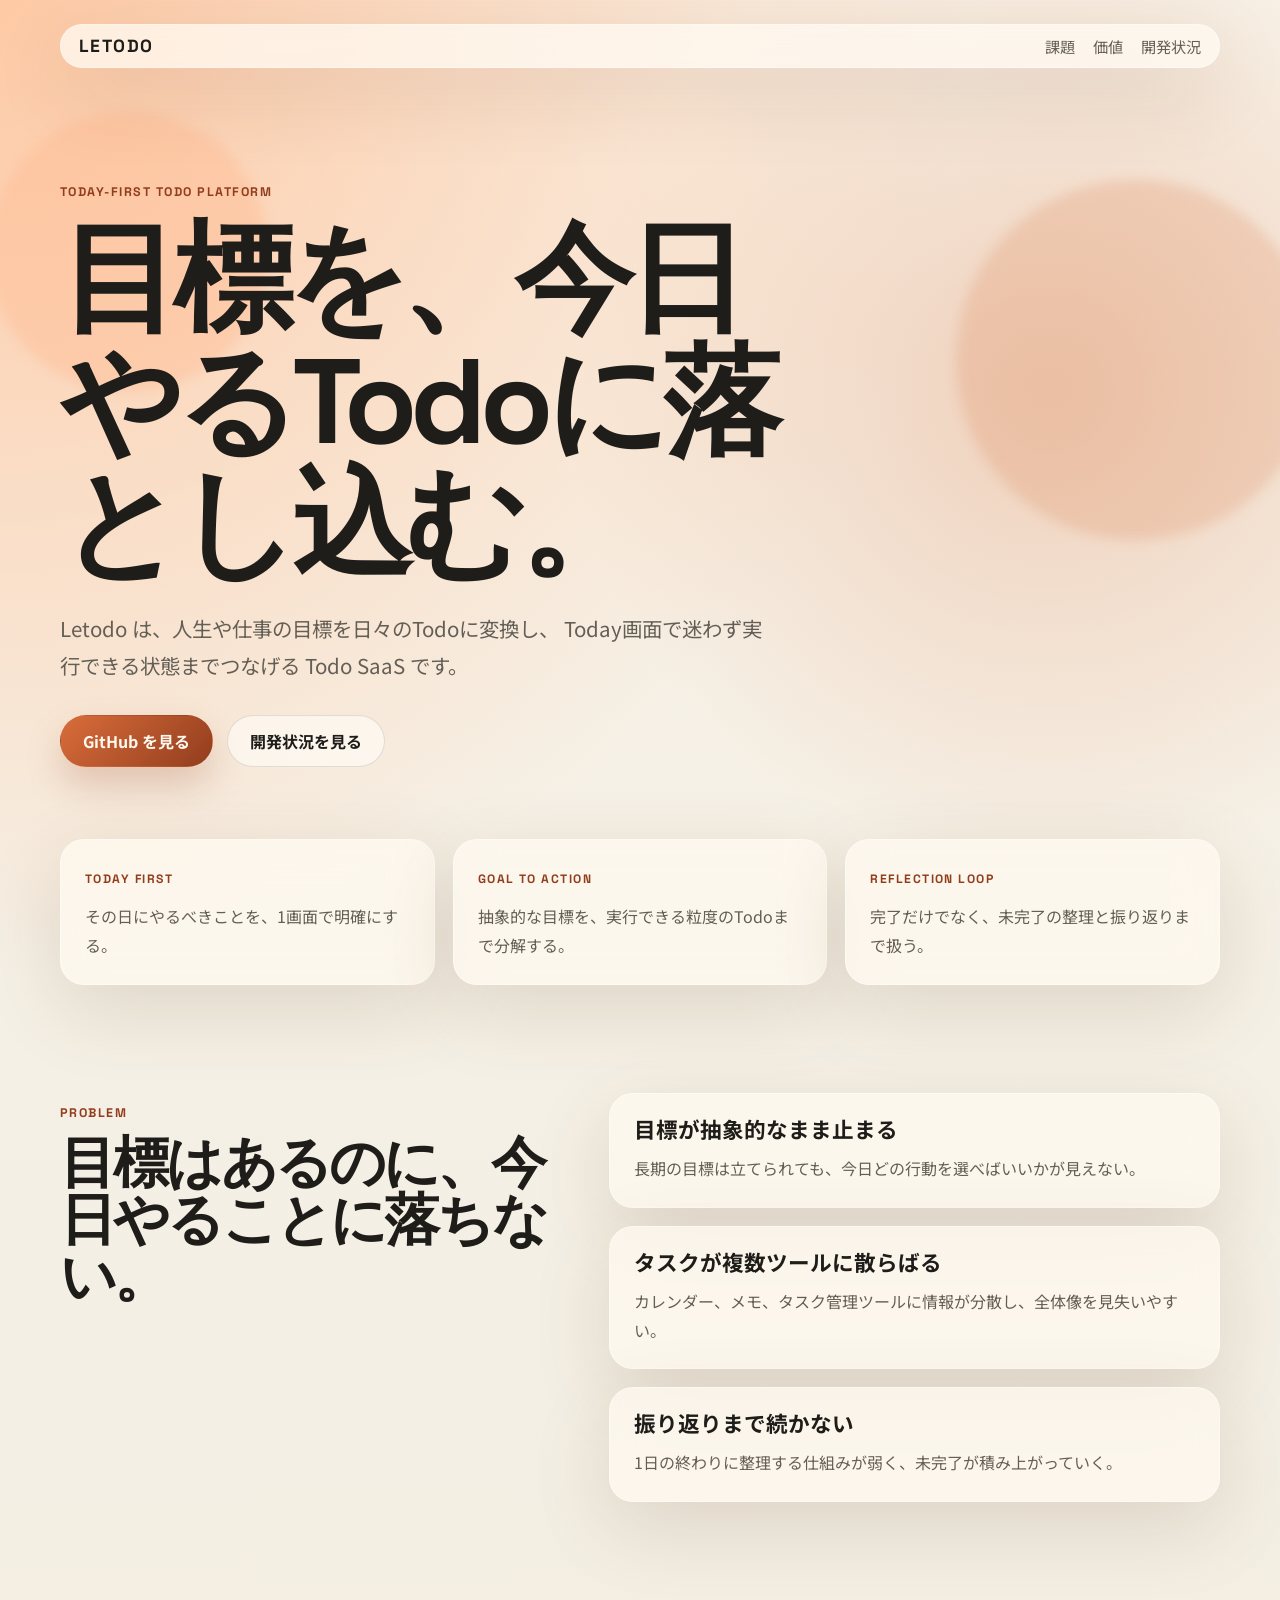
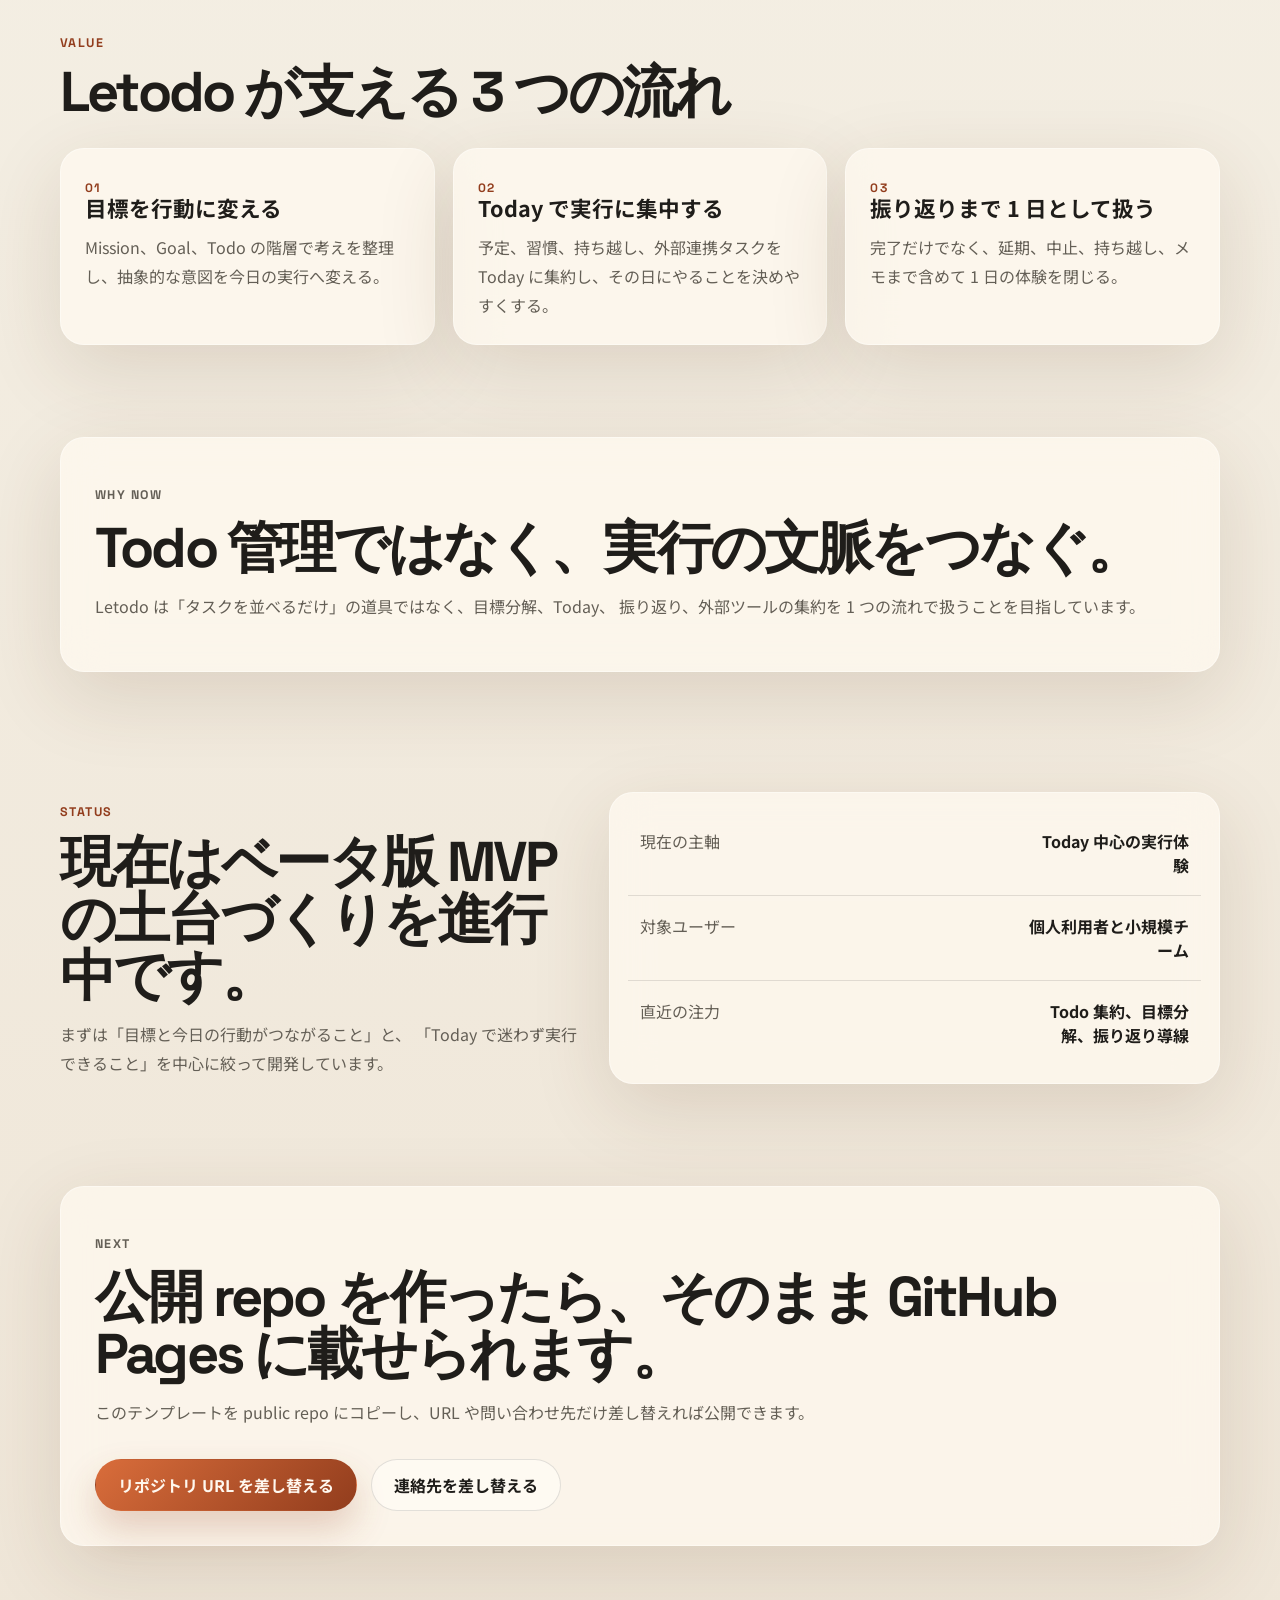
==== index.html @ d308ad6b "Add Letodo GitHub Pages intro site" ====
<!DOCTYPE html>
<html lang="ja">
  <head>
    <meta charset="UTF-8" />
    <meta name="viewport" content="width=device-width, initial-scale=1.0" />
    <title>Letodo | 目標を、今日やるTodoに落とし込む</title>
    <meta
      name="description"
      content="Letodo は、人生や仕事の目標を日々のTodoに落とし込み、Today画面で実行までつなげる Todo SaaS です。"
    />
    <meta property="og:title" content="Letodo" />
    <meta
      property="og:description"
      content="目標を、今日やるTodoに落とし込み、達成まで支援する。"
    />
    <meta property="og:type" content="website" />
    <meta property="og:locale" content="ja_JP" />
    <link rel="stylesheet" href="./styles.css" />
  </head>
  <body>
    <div class="page-shell">
      <header class="hero">
        <div class="hero__glow hero__glow--left"></div>
        <div class="hero__glow hero__glow--right"></div>
        <nav class="nav">
          <a class="nav__brand" href="#top">Letodo</a>
          <div class="nav__links">
            <a href="#problem">課題</a>
            <a href="#value">価値</a>
            <a href="#status">開発状況</a>
          </div>
        </nav>

        <div class="hero__content" id="top">
          <p class="eyebrow">TODAY-FIRST TODO PLATFORM</p>
          <h1>目標を、今日やるTodoに落とし込む。</h1>
          <p class="hero__lead">
            Letodo は、人生や仕事の目標を日々のTodoに変換し、
            Today画面で迷わず実行できる状態までつなげる Todo SaaS です。
          </p>
          <div class="hero__actions">
            <a
              class="button button--primary"
              href="https://github.com/hitaiji/letodo-site"
            >
              GitHub を見る
            </a>
            <a class="button button--ghost" href="#status">開発状況を見る</a>
          </div>

          <div class="hero__highlights" aria-label="Letodo の特徴">
            <article class="highlight-card">
              <span class="highlight-card__label">Today First</span>
              <p>その日にやるべきことを、1画面で明確にする。</p>
            </article>
            <article class="highlight-card">
              <span class="highlight-card__label">Goal to Action</span>
              <p>抽象的な目標を、実行できる粒度のTodoまで分解する。</p>
            </article>
            <article class="highlight-card">
              <span class="highlight-card__label">Reflection Loop</span>
              <p>完了だけでなく、未完了の整理と振り返りまで扱う。</p>
            </article>
          </div>
        </div>
      </header>

      <main>
        <section class="section section--split" id="problem">
          <div>
            <p class="section__kicker">Problem</p>
            <h2>目標はあるのに、今日やることに落ちない。</h2>
          </div>
          <div class="problem-list">
            <article class="problem-item">
              <h3>目標が抽象的なまま止まる</h3>
              <p>
                長期の目標は立てられても、今日どの行動を選べばいいかが見えない。
              </p>
            </article>
            <article class="problem-item">
              <h3>タスクが複数ツールに散らばる</h3>
              <p>
                カレンダー、メモ、タスク管理ツールに情報が分散し、全体像を見失いやすい。
              </p>
            </article>
            <article class="problem-item">
              <h3>振り返りまで続かない</h3>
              <p>
                1日の終わりに整理する仕組みが弱く、未完了が積み上がっていく。
              </p>
            </article>
          </div>
        </section>

        <section class="section" id="value">
          <p class="section__kicker">Value</p>
          <h2>Letodo が支える 3 つの流れ</h2>
          <div class="value-grid">
            <article class="value-card">
              <span class="value-card__index">01</span>
              <h3>目標を行動に変える</h3>
              <p>
                Mission、Goal、Todo の階層で考えを整理し、抽象的な意図を今日の実行へ変える。
              </p>
            </article>
            <article class="value-card">
              <span class="value-card__index">02</span>
              <h3>Today で実行に集中する</h3>
              <p>
                予定、習慣、持ち越し、外部連携タスクを Today に集約し、その日にやることを決めやすくする。
              </p>
            </article>
            <article class="value-card">
              <span class="value-card__index">03</span>
              <h3>振り返りまで 1 日として扱う</h3>
              <p>
                完了だけでなく、延期、中止、持ち越し、メモまで含めて 1 日の体験を閉じる。
              </p>
            </article>
          </div>
        </section>

        <section class="section section--band">
          <div class="band-card">
            <p class="section__kicker">Why Now</p>
            <h2>Todo 管理ではなく、実行の文脈をつなぐ。</h2>
            <p>
              Letodo は「タスクを並べるだけ」の道具ではなく、目標分解、Today、
              振り返り、外部ツールの集約を 1 つの流れで扱うことを目指しています。
            </p>
          </div>
        </section>

        <section class="section section--split" id="status">
          <div>
            <p class="section__kicker">Status</p>
            <h2>現在はベータ版 MVP の土台づくりを進行中です。</h2>
            <p class="section__body">
              まずは「目標と今日の行動がつながること」と、
              「Today で迷わず実行できること」を中心に絞って開発しています。
            </p>
          </div>
          <div class="status-panel">
            <div class="status-panel__row">
              <span>現在の主軸</span>
              <strong>Today 中心の実行体験</strong>
            </div>
            <div class="status-panel__row">
              <span>対象ユーザー</span>
              <strong>個人利用者と小規模チーム</strong>
            </div>
            <div class="status-panel__row">
              <span>直近の注力</span>
              <strong>Todo 集約、目標分解、振り返り導線</strong>
            </div>
          </div>
        </section>

        <section class="section section--cta">
          <div class="cta-card">
            <p class="section__kicker">Next</p>
            <h2>公開 repo を作ったら、そのまま GitHub Pages に載せられます。</h2>
            <p>
              このテンプレートを public repo にコピーし、URL や問い合わせ先だけ差し替えれば公開できます。
            </p>
            <div class="hero__actions">
              <a
                class="button button--primary"
                href="https://github.com/hitaiji/letodo-site"
              >
                リポジトリ URL を差し替える
              </a>
              <a class="button button--ghost" href="mailto:hello@example.com">
                連絡先を差し替える
              </a>
            </div>
          </div>
        </section>
      </main>
    </div>
  </body>
</html>
---- styles.css ----
@import url("https://fonts.googleapis.com/css2?family=Space+Grotesk:wght@400;500;700&family=Noto+Sans+JP:wght@400;500;700&display=swap");

:root {
  --bg: #f4efe4;
  --surface: rgba(255, 250, 240, 0.72);
  --surface-strong: #fff9ef;
  --text: #1f1d1a;
  --muted: #645f56;
  --line: rgba(31, 29, 26, 0.12);
  --accent: #d96d3b;
  --accent-deep: #923d1d;
  --accent-soft: #ffd8c3;
  --shadow: 0 24px 80px rgba(83, 52, 24, 0.14);
  --radius-xl: 32px;
  --radius-lg: 24px;
  --radius-md: 18px;
  --max-width: 1160px;
}

* {
  box-sizing: border-box;
}

html {
  scroll-behavior: smooth;
}

body {
  margin: 0;
  color: var(--text);
  font-family: "Noto Sans JP", sans-serif;
  background:
    radial-gradient(circle at top left, rgba(255, 194, 153, 0.85), transparent 28%),
    radial-gradient(circle at 82% 12%, rgba(220, 122, 72, 0.28), transparent 16%),
    linear-gradient(180deg, #f8f2e8 0%, #f4efe4 42%, #efe6d8 100%);
}

a {
  color: inherit;
  text-decoration: none;
}

.page-shell {
  overflow: hidden;
}

.hero,
.section {
  position: relative;
  width: min(calc(100% - 32px), var(--max-width));
  margin: 0 auto;
}

.hero {
  min-height: 100vh;
  padding: 24px 0 72px;
}

.hero__glow {
  position: absolute;
  z-index: 0;
  border-radius: 999px;
  filter: blur(6px);
}

.hero__glow--left {
  top: 112px;
  left: -72px;
  width: 280px;
  height: 280px;
  background: rgba(255, 186, 145, 0.44);
}

.hero__glow--right {
  top: 180px;
  right: -96px;
  width: 360px;
  height: 360px;
  background: rgba(217, 109, 59, 0.18);
}

.nav,
.hero__content,
.problem-list,
.value-grid,
.band-card,
.status-panel,
.cta-card {
  position: relative;
  z-index: 1;
}

.nav {
  display: flex;
  align-items: center;
  justify-content: space-between;
  gap: 24px;
  padding: 10px 18px;
  background: rgba(255, 250, 242, 0.75);
  border: 1px solid rgba(255, 255, 255, 0.4);
  border-radius: 999px;
  box-shadow: var(--shadow);
  backdrop-filter: blur(18px);
}

.nav__brand {
  font-family: "Space Grotesk", sans-serif;
  font-size: 1.1rem;
  font-weight: 700;
  letter-spacing: 0.08em;
  text-transform: uppercase;
}

.nav__links {
  display: flex;
  gap: 18px;
  color: var(--muted);
  font-size: 0.95rem;
}

.hero__content {
  padding-top: 104px;
}

.eyebrow,
.section__kicker,
.highlight-card__label,
.value-card__index {
  font-family: "Space Grotesk", sans-serif;
  letter-spacing: 0.12em;
  text-transform: uppercase;
}

.eyebrow,
.section__kicker {
  color: var(--accent-deep);
  font-size: 0.78rem;
  font-weight: 700;
}

h1,
h2,
h3 {
  margin: 0;
  line-height: 1.02;
}

h1,
h2 {
  font-family: "Space Grotesk", sans-serif;
}

h1 {
  max-width: 10ch;
  margin-top: 18px;
  font-size: clamp(3.8rem, 10vw, 7.5rem);
  letter-spacing: -0.06em;
}

.hero__lead,
.section__body,
.problem-item p,
.value-card p,
.band-card p,
.cta-card p,
.highlight-card p {
  color: var(--muted);
  line-height: 1.8;
}

.hero__lead {
  max-width: 720px;
  margin: 24px 0 0;
  font-size: clamp(1.05rem, 1.8vw, 1.28rem);
}

.hero__actions {
  display: flex;
  flex-wrap: wrap;
  gap: 14px;
  margin-top: 32px;
}

.button {
  display: inline-flex;
  align-items: center;
  justify-content: center;
  min-height: 52px;
  padding: 0 22px;
  border-radius: 999px;
  border: 1px solid transparent;
  font-weight: 700;
  transition:
    transform 180ms ease,
    background-color 180ms ease,
    border-color 180ms ease;
}

.button:hover {
  transform: translateY(-1px);
}

.button--primary {
  color: #fff8ef;
  background: linear-gradient(135deg, var(--accent) 0%, var(--accent-deep) 100%);
  box-shadow: 0 18px 36px rgba(146, 61, 29, 0.22);
}

.button--ghost {
  color: var(--text);
  background: rgba(255, 252, 247, 0.64);
  border-color: rgba(31, 29, 26, 0.12);
}

.hero__highlights {
  display: grid;
  grid-template-columns: repeat(3, minmax(0, 1fr));
  gap: 18px;
  margin-top: 72px;
}

.highlight-card,
.problem-item,
.value-card,
.band-card,
.status-panel,
.cta-card {
  background: var(--surface);
  border: 1px solid rgba(255, 255, 255, 0.38);
  border-radius: var(--radius-lg);
  box-shadow: var(--shadow);
  backdrop-filter: blur(20px);
}

.highlight-card,
.problem-item,
.value-card {
  padding: 24px;
}

.highlight-card__label,
.value-card__index {
  color: var(--accent-deep);
  font-size: 0.76rem;
  font-weight: 700;
}

.highlight-card p,
.problem-item p,
.value-card p {
  margin: 14px 0 0;
}

.section {
  padding: 36px 0 84px;
}

.section--split {
  display: grid;
  grid-template-columns: minmax(0, 0.92fr) minmax(0, 1.08fr);
  gap: 28px;
  align-items: start;
}

.section h2 {
  margin-top: 12px;
  font-size: clamp(2rem, 5vw, 3.5rem);
  letter-spacing: -0.05em;
}

.problem-list,
.value-grid {
  display: grid;
  gap: 18px;
}

.problem-item h3,
.value-card h3 {
  font-size: 1.35rem;
}

.value-grid {
  grid-template-columns: repeat(3, minmax(0, 1fr));
  margin-top: 28px;
}

.band-card,
.cta-card {
  padding: 34px;
}

.section--band,
.section--cta {
  padding-top: 8px;
}

.status-panel {
  padding: 18px;
}

.status-panel__row {
  display: flex;
  justify-content: space-between;
  gap: 16px;
  padding: 18px 12px;
  border-bottom: 1px solid var(--line);
}

.status-panel__row:last-child {
  border-bottom: 0;
}

.status-panel__row span {
  color: var(--muted);
}

.status-panel__row strong {
  max-width: 18ch;
  text-align: right;
}

@media (max-width: 980px) {
  .hero__highlights,
  .value-grid,
  .section--split {
    grid-template-columns: 1fr;
  }

  .hero__content {
    padding-top: 72px;
  }

  h1 {
    max-width: none;
  }
}

@media (max-width: 720px) {
  .hero,
  .section {
    width: min(calc(100% - 20px), var(--max-width));
  }

  .nav {
    align-items: flex-start;
    flex-direction: column;
    border-radius: 28px;
  }

  .nav__links {
    flex-wrap: wrap;
  }

  .hero {
    padding-bottom: 48px;
  }

  .hero__content {
    padding-top: 56px;
  }

  h1 {
    font-size: clamp(3rem, 16vw, 4.4rem);
  }

  .highlight-card,
  .problem-item,
  .value-card,
  .band-card,
  .status-panel,
  .cta-card {
    border-radius: var(--radius-md);
  }

  .status-panel__row {
    flex-direction: column;
  }

  .status-panel__row strong {
    max-width: none;
    text-align: left;
  }
}
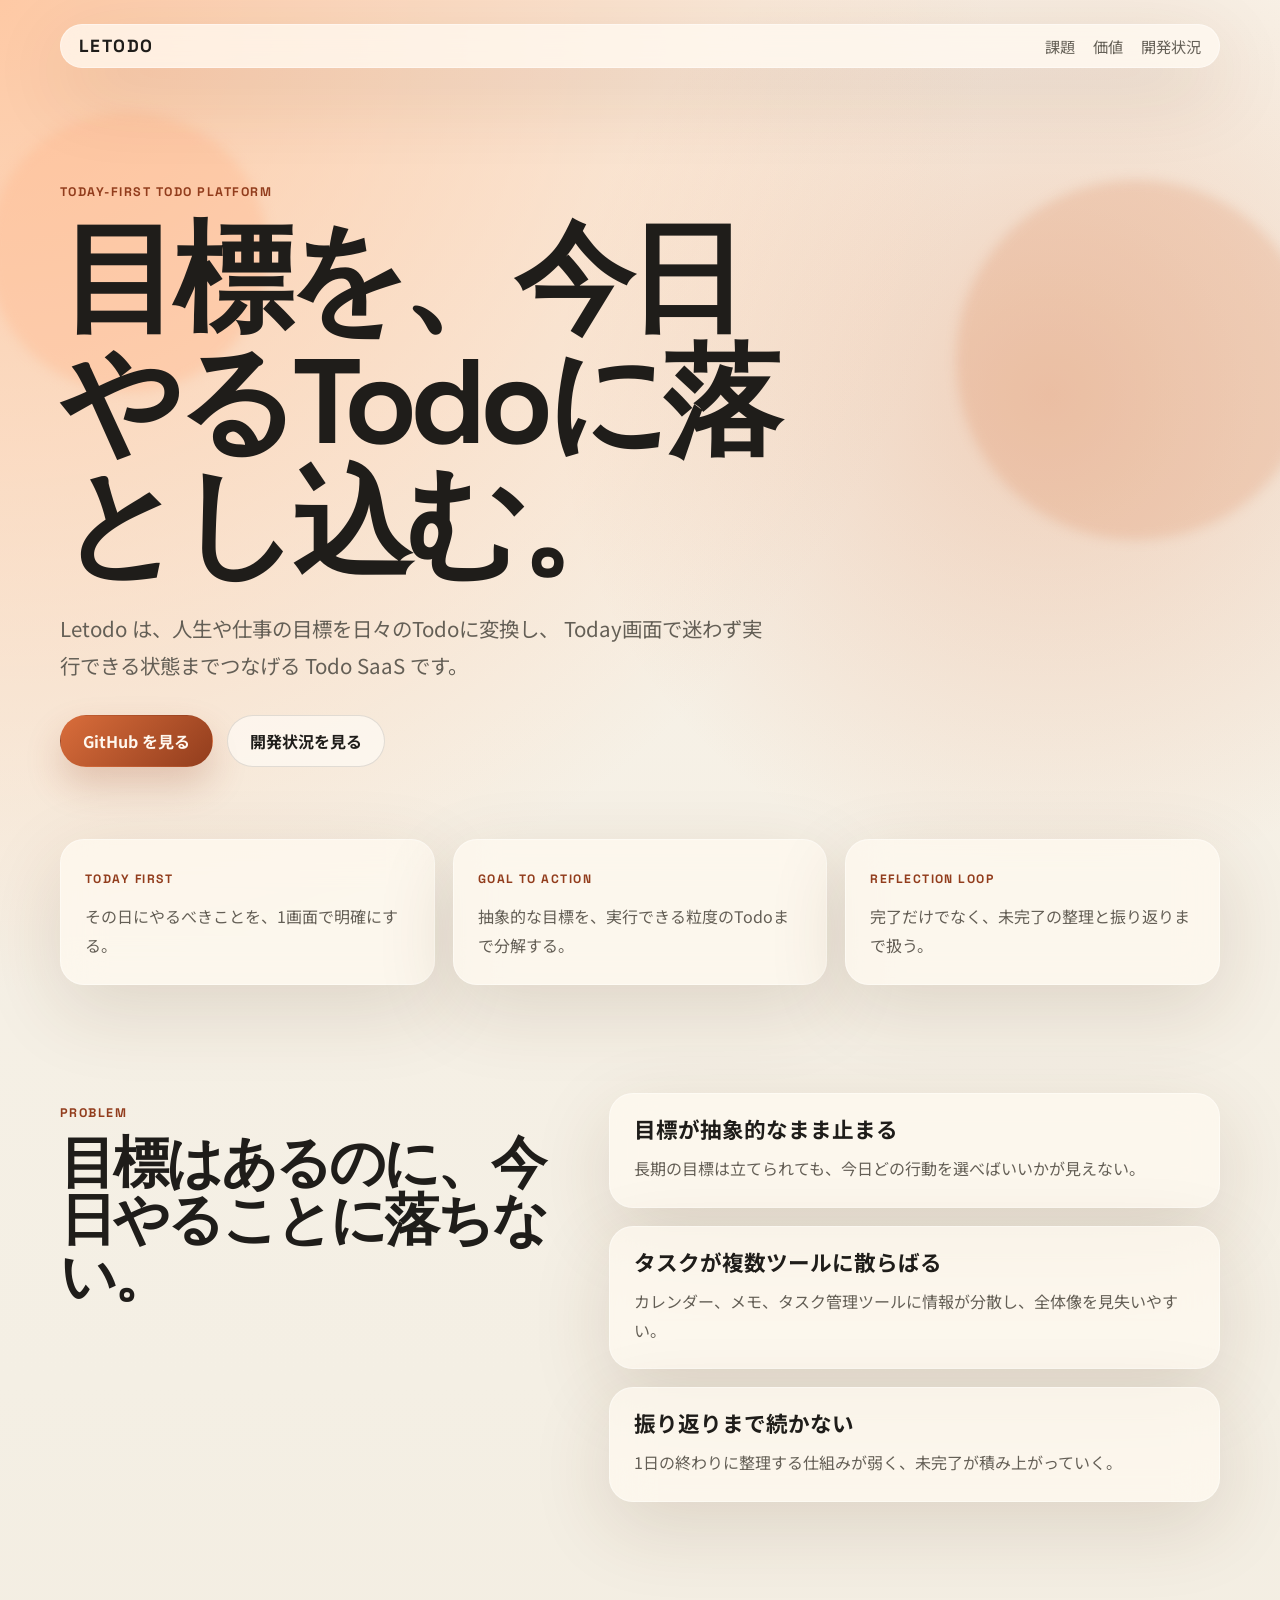
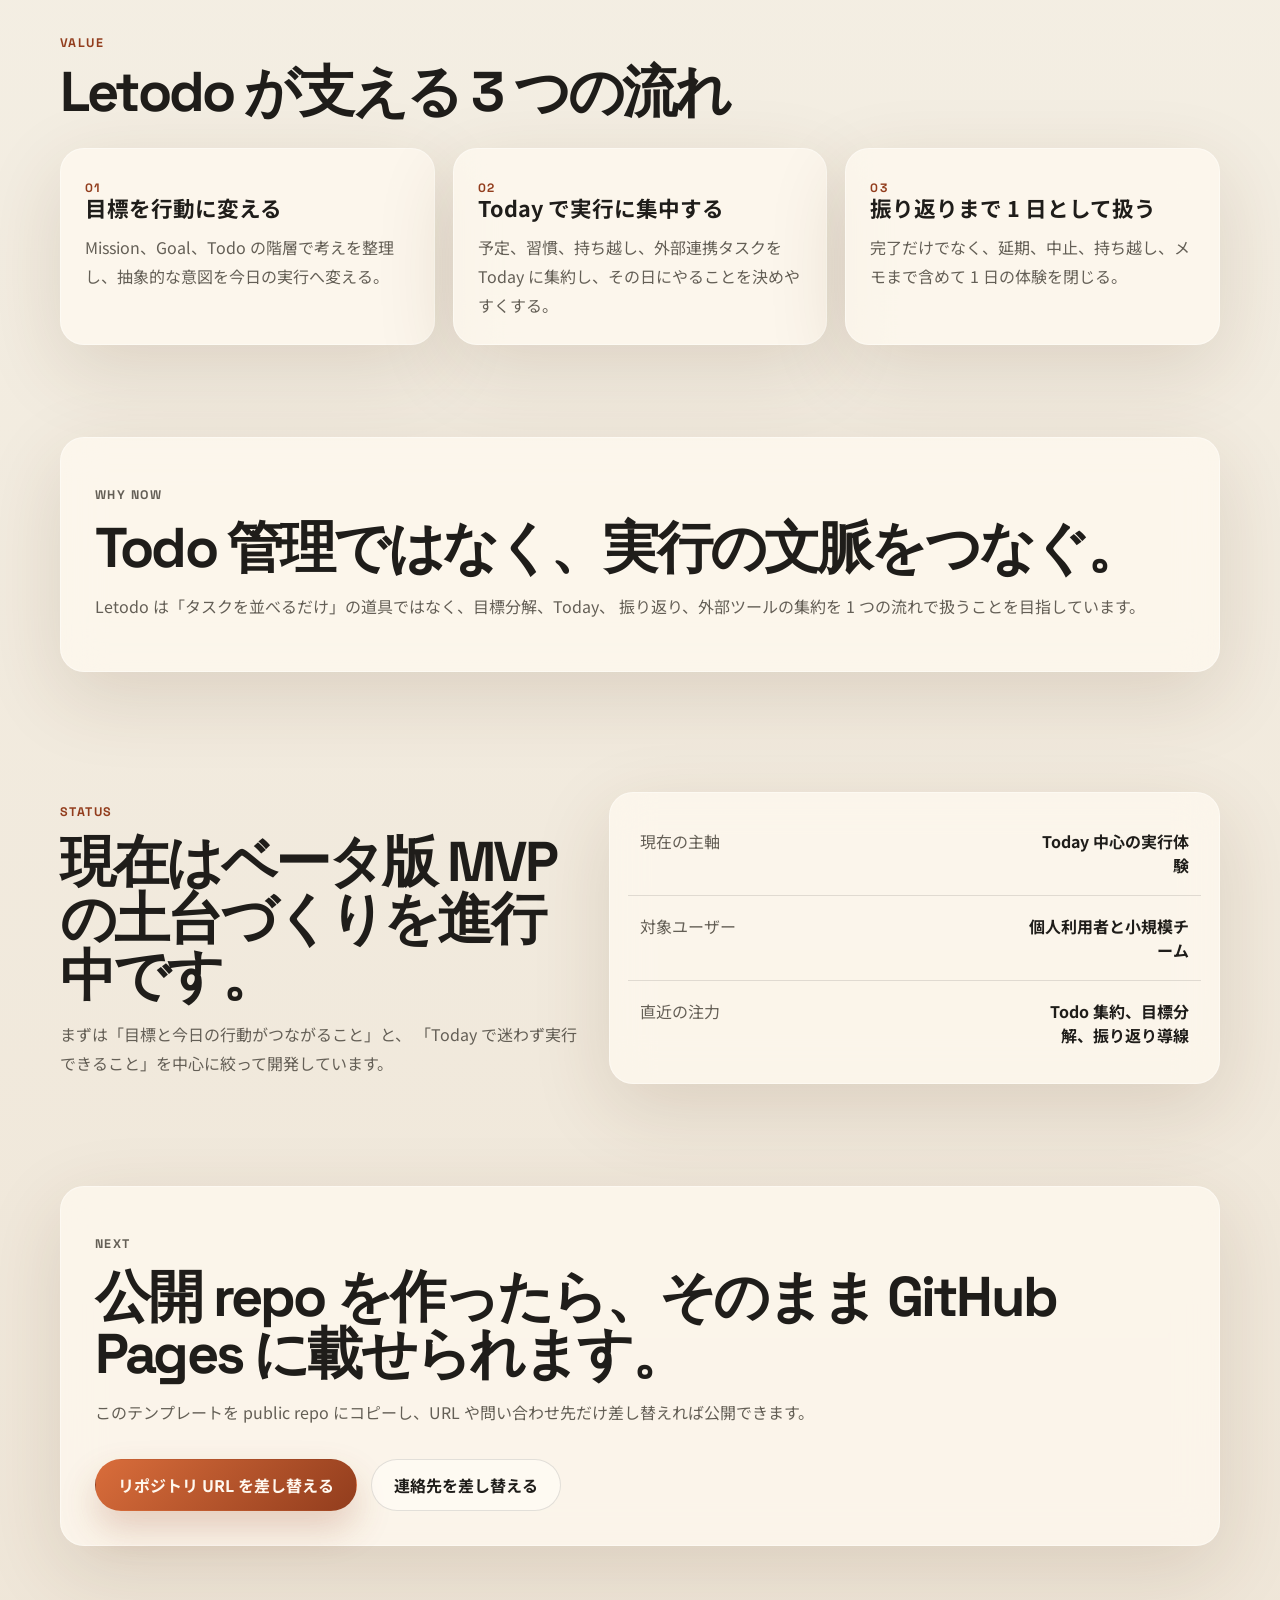
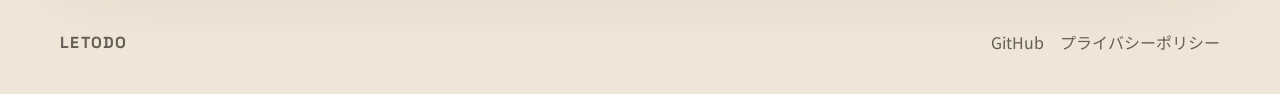
==== commit 453f0f86: "プライバシーポリシーページを追加" ====
--- a/index.html
+++ b/index.html
@@ -178,6 +178,14 @@
           </div>
         </section>
       </main>
+
+      <footer class="site-footer">
+        <p class="site-footer__brand">Letodo</p>
+        <div class="site-footer__links">
+          <a href="https://github.com/hitaiji/letodo-site">GitHub</a>
+          <a href="./privacy.html">プライバシーポリシー</a>
+        </div>
+      </footer>
     </div>
   </body>
 </html>
--- a/styles.css
+++ b/styles.css
@@ -44,6 +44,10 @@
   overflow: hidden;
 }
 
+.page-shell--legal {
+  min-height: 100vh;
+}
+
 .hero,
 .section {
   position: relative;
@@ -54,6 +58,11 @@
 .hero {
   min-height: 100vh;
   padding: 24px 0 72px;
+}
+
+.hero--compact {
+  min-height: auto;
+  padding-bottom: 24px;
 }
 
 .hero__glow {
@@ -219,6 +228,28 @@
   margin-top: 72px;
 }
 
+.legal-hero,
+.site-footer {
+  position: relative;
+  z-index: 1;
+}
+
+.legal-hero {
+  max-width: 760px;
+  padding-top: 84px;
+}
+
+.legal-hero h1 {
+  max-width: none;
+  font-size: clamp(3rem, 8vw, 5rem);
+}
+
+.legal-meta {
+  margin: 18px 0 0;
+  color: var(--muted);
+  font-size: 0.95rem;
+}
+
 .highlight-card,
 .problem-item,
 .value-card,
@@ -319,6 +350,70 @@
   text-align: right;
 }
 
+.legal-main {
+  width: min(calc(100% - 32px), 920px);
+  margin: 0 auto;
+  padding: 8px 0 72px;
+}
+
+.legal-card {
+  margin-bottom: 18px;
+  padding: 30px 32px;
+  background: var(--surface);
+  border: 1px solid rgba(255, 255, 255, 0.38);
+  border-radius: var(--radius-lg);
+  box-shadow: var(--shadow);
+  backdrop-filter: blur(20px);
+}
+
+.legal-card h2 {
+  margin-bottom: 16px;
+  font-size: clamp(1.5rem, 4vw, 2.2rem);
+  letter-spacing: -0.04em;
+}
+
+.legal-card p {
+  margin: 0 0 14px;
+  color: var(--muted);
+  line-height: 1.9;
+}
+
+.legal-card p:last-child {
+  margin-bottom: 0;
+}
+
+.legal-list {
+  margin: 0;
+  padding-left: 1.2rem;
+  color: var(--muted);
+  line-height: 1.9;
+}
+
+.site-footer {
+  display: flex;
+  align-items: center;
+  justify-content: space-between;
+  gap: 18px;
+  width: min(calc(100% - 32px), var(--max-width));
+  margin: 0 auto;
+  padding: 0 0 40px;
+  color: var(--muted);
+}
+
+.site-footer__brand {
+  margin: 0;
+  font-family: "Space Grotesk", sans-serif;
+  font-weight: 700;
+  letter-spacing: 0.08em;
+  text-transform: uppercase;
+}
+
+.site-footer__links {
+  display: flex;
+  flex-wrap: wrap;
+  gap: 16px;
+}
+
 @media (max-width: 980px) {
   .hero__highlights,
   .value-grid,
@@ -330,6 +425,10 @@
     padding-top: 72px;
   }
 
+  .legal-hero {
+    padding-top: 64px;
+  }
+
   h1 {
     max-width: none;
   }
@@ -337,7 +436,9 @@
 
 @media (max-width: 720px) {
   .hero,
-  .section {
+  .section,
+  .legal-main,
+  .site-footer {
     width: min(calc(100% - 20px), var(--max-width));
   }
 
@@ -357,6 +458,10 @@
 
   .hero__content {
     padding-top: 56px;
+  }
+
+  .legal-hero {
+    padding-top: 48px;
   }
 
   h1 {
@@ -368,7 +473,8 @@
   .value-card,
   .band-card,
   .status-panel,
-  .cta-card {
+  .cta-card,
+  .legal-card {
     border-radius: var(--radius-md);
   }
 
@@ -380,4 +486,14 @@
     max-width: none;
     text-align: left;
   }
-}
+
+  .legal-card {
+    padding: 24px 22px;
+  }
+
+  .site-footer {
+    align-items: flex-start;
+    flex-direction: column;
+    padding-bottom: 32px;
+  }
+}
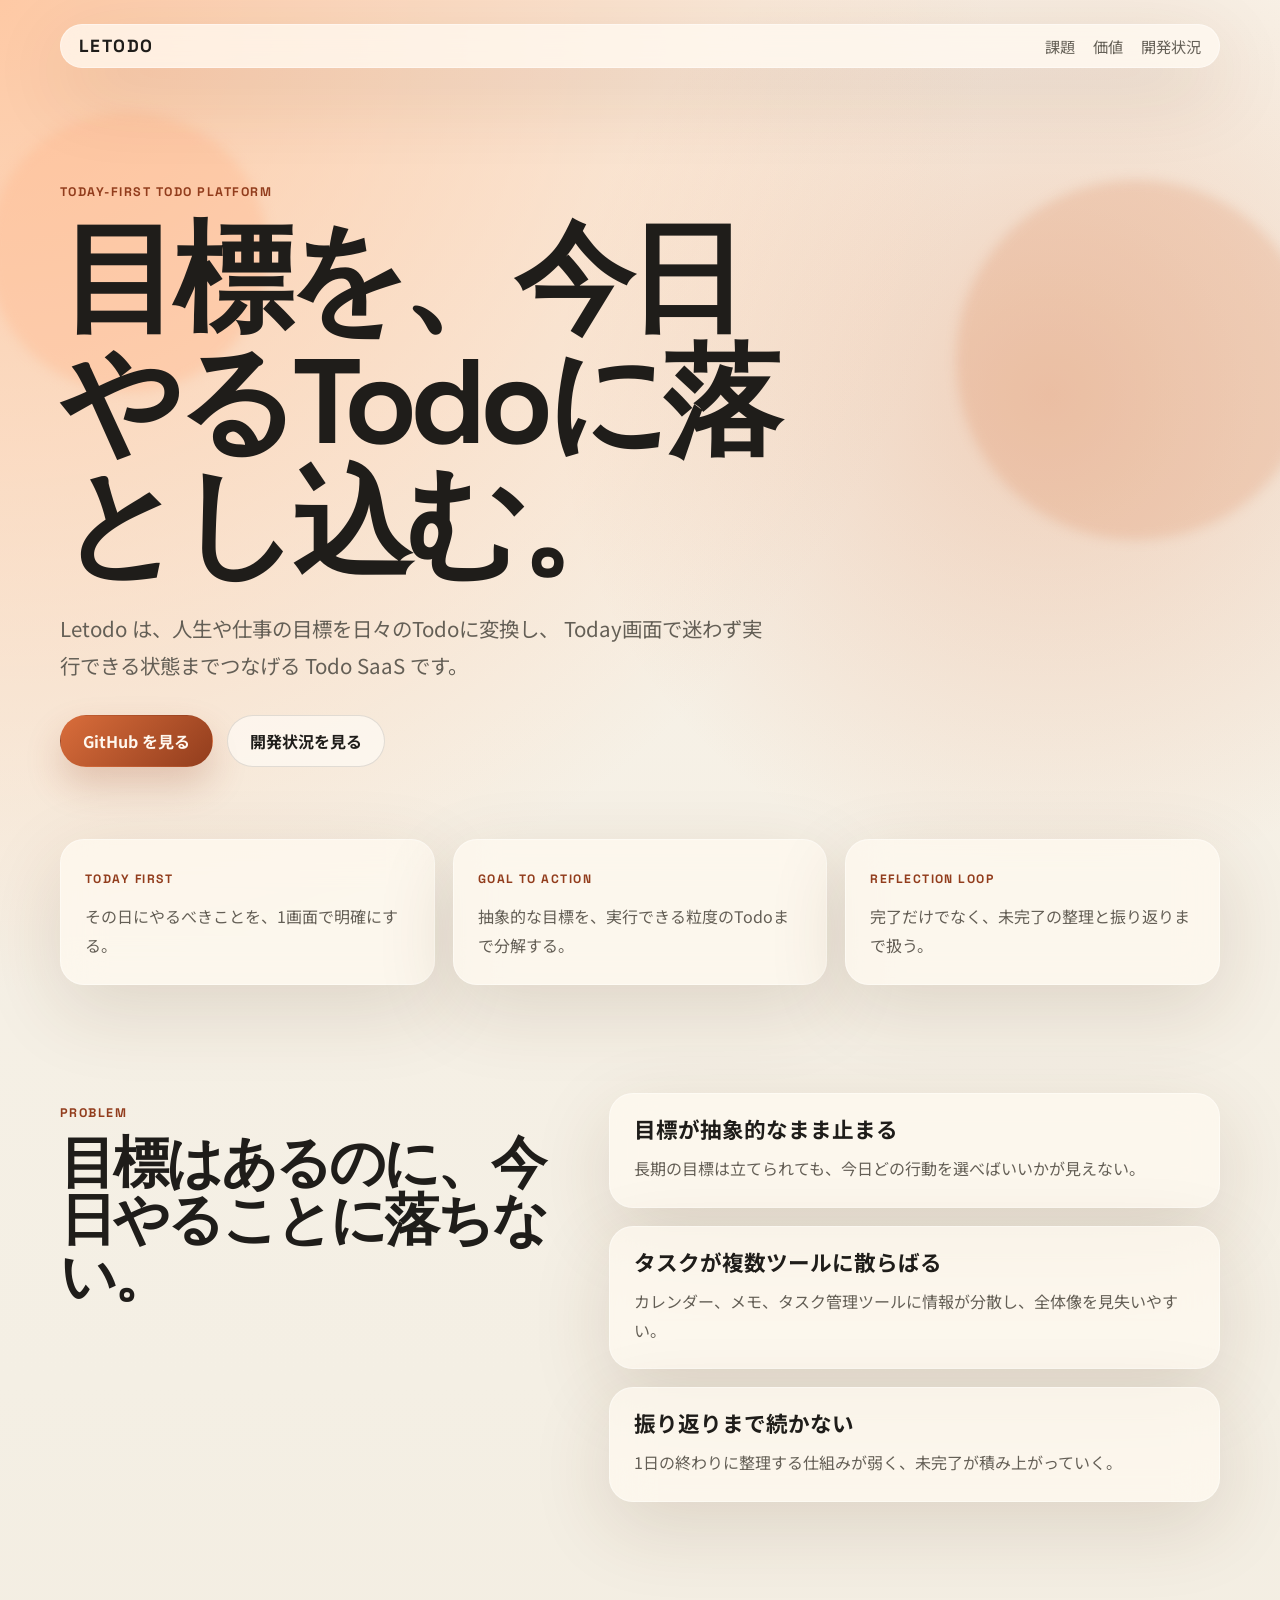
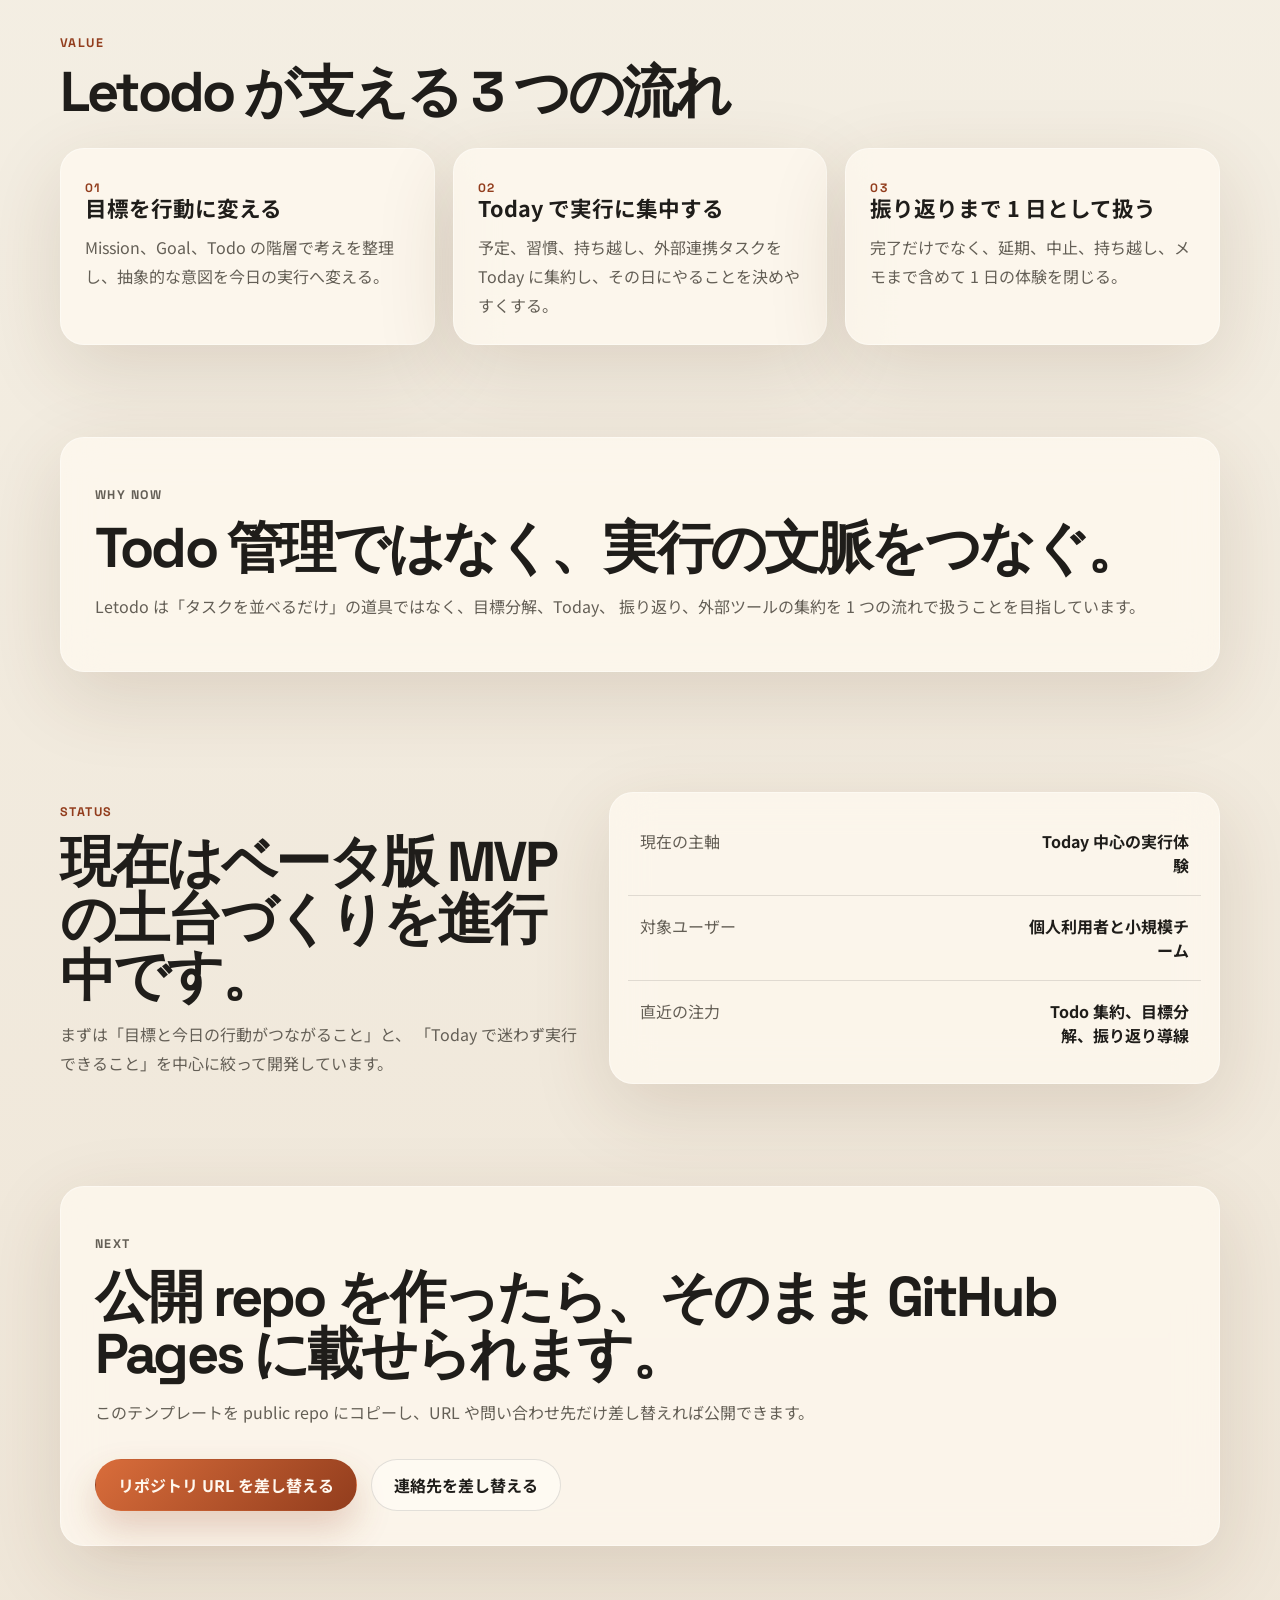
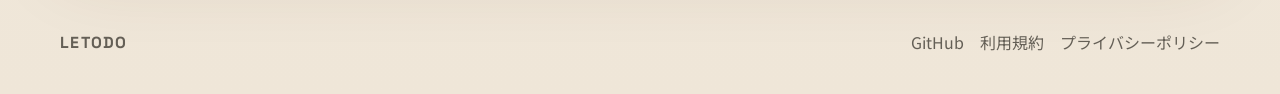
==== commit e07f07ae: "利用規約ページを追加" ====
--- a/index.html
+++ b/index.html
@@ -183,6 +183,7 @@
         <p class="site-footer__brand">Letodo</p>
         <div class="site-footer__links">
           <a href="https://github.com/hitaiji/letodo-site">GitHub</a>
+          <a href="./terms.html">利用規約</a>
           <a href="./privacy.html">プライバシーポリシー</a>
         </div>
       </footer>
--- a/styles.css
+++ b/styles.css
@@ -48,6 +48,7 @@
   min-height: 100vh;
 }
 
+.legal-header,
 .hero,
 .section {
   position: relative;
@@ -63,6 +64,10 @@
 .hero--compact {
   min-height: auto;
   padding-bottom: 24px;
+}
+
+.legal-header {
+  padding: 24px 0 28px;
 }
 
 .hero__glow {
@@ -228,20 +233,30 @@
   margin-top: 72px;
 }
 
+.legal-frame,
 .legal-hero,
 .site-footer {
   position: relative;
   z-index: 1;
 }
 
+.legal-frame {
+  padding: 24px 32px 36px;
+  background: linear-gradient(180deg, rgba(255, 250, 242, 0.82), rgba(255, 247, 237, 0.66));
+  border: 1px solid rgba(255, 255, 255, 0.42);
+  border-radius: 36px;
+  box-shadow: var(--shadow);
+  backdrop-filter: blur(18px);
+}
+
 .legal-hero {
   max-width: 760px;
-  padding-top: 84px;
+  padding: 72px 0 8px;
 }
 
 .legal-hero h1 {
   max-width: none;
-  font-size: clamp(3rem, 8vw, 5rem);
+  font-size: clamp(2.8rem, 7vw, 4.8rem);
 }
 
 .legal-meta {
@@ -353,7 +368,7 @@
 .legal-main {
   width: min(calc(100% - 32px), 920px);
   margin: 0 auto;
-  padding: 8px 0 72px;
+  padding: 0 0 72px;
 }
 
 .legal-card {
@@ -368,8 +383,9 @@
 
 .legal-card h2 {
   margin-bottom: 16px;
-  font-size: clamp(1.5rem, 4vw, 2.2rem);
+  font-size: clamp(1.35rem, 3vw, 1.85rem);
   letter-spacing: -0.04em;
+  line-height: 1.2;
 }
 
 .legal-card p {
@@ -387,6 +403,10 @@
   padding-left: 1.2rem;
   color: var(--muted);
   line-height: 1.9;
+}
+
+.legal-list li + li {
+  margin-top: 8px;
 }
 
 .site-footer {
@@ -425,8 +445,12 @@
     padding-top: 72px;
   }
 
+  .legal-frame {
+    padding: 24px 26px 32px;
+  }
+
   .legal-hero {
-    padding-top: 64px;
+    padding-top: 56px;
   }
 
   h1 {
@@ -436,6 +460,7 @@
 
 @media (max-width: 720px) {
   .hero,
+  .legal-header,
   .section,
   .legal-main,
   .site-footer {
@@ -456,12 +481,21 @@
     padding-bottom: 48px;
   }
 
+  .legal-header {
+    padding-bottom: 20px;
+  }
+
   .hero__content {
     padding-top: 56px;
   }
 
+  .legal-frame {
+    padding: 18px 18px 24px;
+    border-radius: 24px;
+  }
+
   .legal-hero {
-    padding-top: 48px;
+    padding-top: 40px;
   }
 
   h1 {
